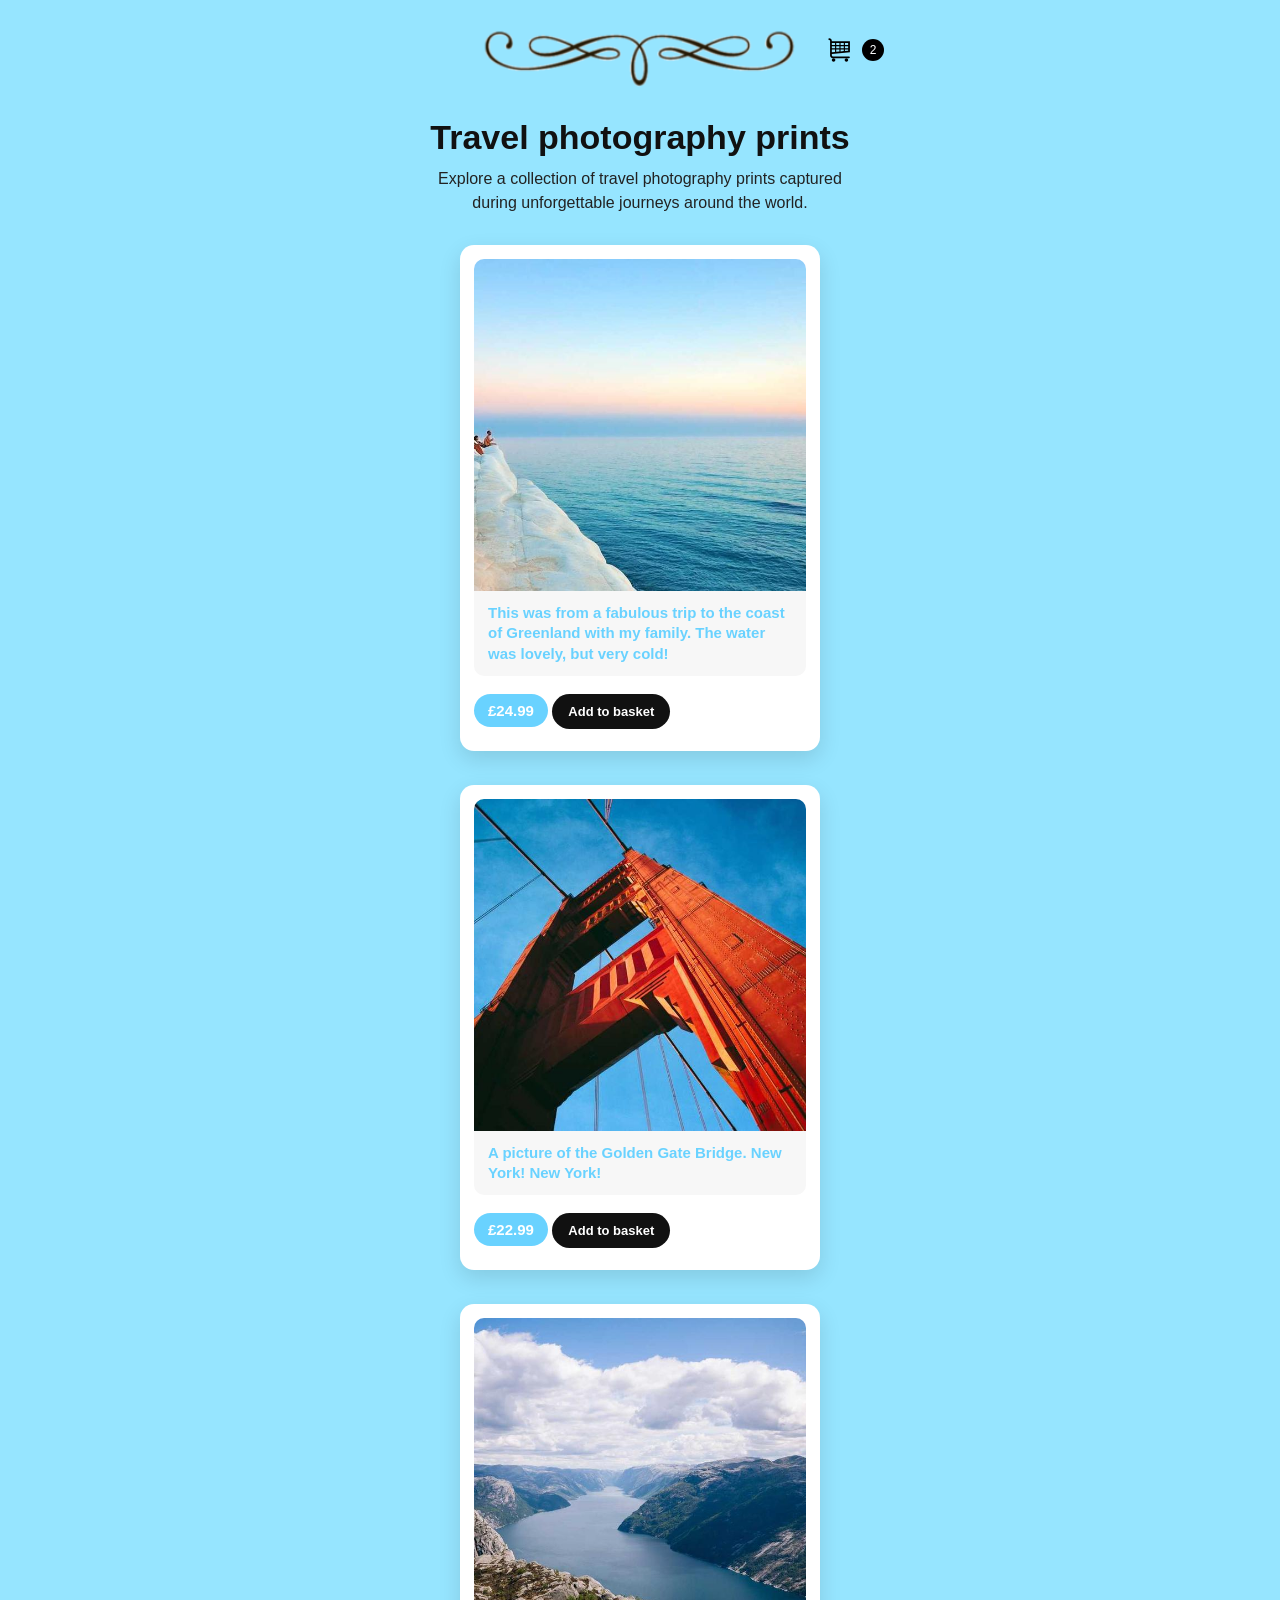
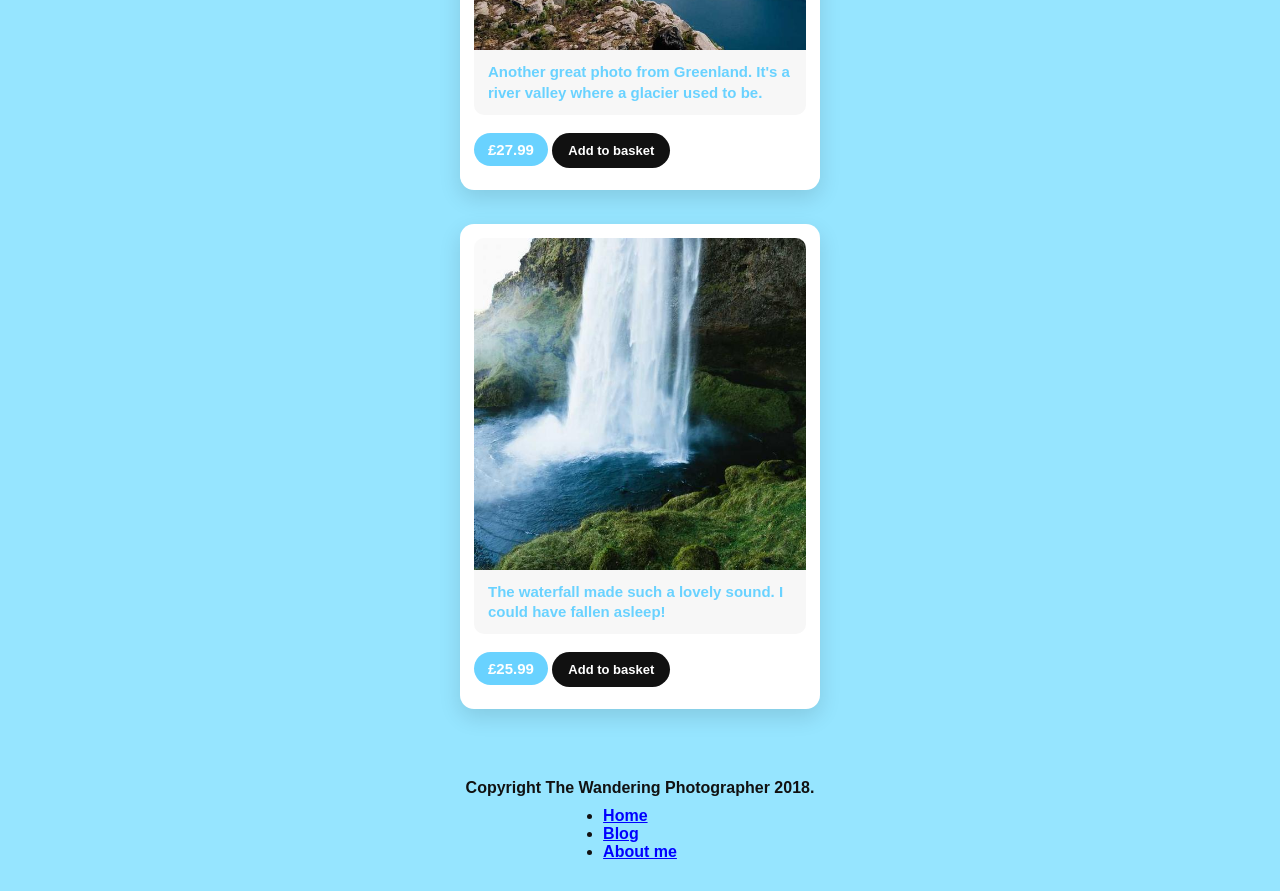
==== Exercise 4/index.html @ 2afcbea4 "Add files via upload" ====
<!DOCTYPE html> <!-- Declares that the document uses HTML5 -->
<html lang="en"> <!-- Main element of the page. lang="en" defines the language as English (important for accessibility and SEO). -->

<head>
  <meta charset="UTF-8" /> <!-- Allows special characters to be used correctly -->
  <meta name="viewport" content="width=device-width, initial-scale=1.0" /> <!-- Makes the page adapt correctly on mobile devices -->
  <title>The Wandering Photographer</title> <!-- Name displayed in the browser tab -->
  <link rel="stylesheet" href="style.css" /> <!-- Connects the HTML to the external CSS file -->
</head>

<body> <!-- Accessibility: allows skipping directly to the main content -->
  <a class="skip-link" href="#main">Skip to main content</a> <!-- Link usually invisible visually. Allows keyboard users to jump directly to the main content -->

  <header class="site-header"> <!-- Page header -->
    
    <div class="top-bar"> <!-- Top area that contains visual elements and the cart -->

      <img class="divider" src="TheDivider.png" alt="" aria-hidden="true" /> <!-- Decorative image only. Empty alt means it does not need to be read. aria-hidden="true" makes screen readers ignore it. -->

      <!-- Cart (The number is only for demonstration) -->
      <a class="cart" href="checkout.html" aria-label="Go to checkout"> <!-- Link to the checkout page. aria-label explains the function for screen readers -->

        <img src="shopping.svg" alt="" aria-hidden="true" /> <!-- Cart icon. Empty alt because it is decorative. aria-hidden prevents duplicate reading -->
 
        <span class="cart-badge" aria-label="Items in basket">2</span> <!-- Number of items in the cart. aria-label describes the meaning of the number -->
      </a>
    </div>
  </header>

  <main id="main" class="page"> <!-- Main content area. id="main" allows the skip-link to work -->

    <!-- Added title and description -->
    <section class="intro" aria-label="Page introduction">
      <h1 class="page-title">Travel photography prints</h1> <!-- Main page title. -->
      <p class="page-description">
        Explore a collection of travel photography prints captured during unforgettable journeys around the world.
      </p>
    </section>

    <section class="gallery" aria-label="Photo gallery with prints for sale"> <!-- Gallery section. aria-label describes the purpose of the section -->

      <article class="card"> <!-- Each photo is an independent piece of content -->
        <figure class="photo"> <!-- Figure groups the image and its description -->
          <img src="OceanPhoto.jpg" alt="Ocean view from a white cliff at sunset, with calm blue water"/> <!-- Image with detailed description for accessibility -->
          <figcaption class="caption">
            This was from a fabulous trip to the coast of Greenland with my family. The water was lovely, but very cold!
          </figcaption> <!-- Text that describes the image -->
        </figure>

        <p class="price-tag">£24.99</p> <!-- ADDED PRICE -->

        <a class="add-btn" href="checkout.html">Add to basket</a> <!-- Link styled as a button. Leads to checkout. -->
      </article>

      <article class="card">
        <figure class="photo">
          <img src="BridgePhoto.jpg" alt="View looking up at a bright red bridge structure against a blue sky"/>
          <figcaption class="caption">
            A picture of the Golden Gate Bridge. New York! New York!
          </figcaption>
        </figure>

        <p class="price-tag">£22.99</p> <!-- ADDED PRICE -->

        <a class="add-btn" href="checkout.html">Add to basket</a> <!-- Link styled as a button. Leads to checkout. -->
      </article>

      <article class="card">
        <figure class="photo">
          <img src="ValleyPhoto.jpg" alt="Wide river valley surrounded by mountains under a cloudy sky"/>
          <figcaption class="caption">
            Another great photo from Greenland. It's a river valley where a glacier used to be.
          </figcaption>
        </figure>

        <p class="price-tag">£27.99</p> <!-- ADDED PRICE -->
              
        <a class="add-btn" href="checkout.html">Add to basket</a> <!-- Link styled as a button. Leads to checkout. -->
      </article>

      <article class="card">
        <figure class="photo">
          <img src="WaterfallPhoto.jpg" alt="Large waterfall flowing into a pool surrounded by green mossy rocks"/>
          <figcaption class="caption">
            The waterfall made such a lovely sound. I could have fallen asleep!
          </figcaption>
        </figure>

        <p class="price-tag">£25.99</p> <!-- ADDED PRICE -->

        <a class="add-btn" href="checkout.html">Add to basket</a> <!-- Link styled as a button. Leads to checkout. -->
      </article>

    </section>
  </main>

  <footer class="site-footer"> <!-- Page footer -->
    <p class="copyright">
      Copyright The Wandering Photographer 2018.
    </p> <!-- Copyright information -->

    <nav aria-label="Footer links"> <!-- Footer navigation -->
      <ul class="footer-links"> <!-- List of links -->
        <li><a href="index.html">Home</a></li>
        <li><a href="blog.html">Blog</a></li>
        <li><a href="about.html">About me</a></li>
      </ul>
    </nav>
  </footer>
</body>
</html>
---- Exercise 4/style.css ----
/* Basic reset - Applies the rules to ALL elements on the page */
* {
  margin: 0; /* Removes default browser margins */
  padding: 0; /* Removes default internal spacing */
  box-sizing: border-box; /* Makes padding and border included in the total width/height */
}

/* Blue background and default font, keeping the original layout */
body {
  font-family: Arial, Helvetica, sans-serif; /* Defines the main font of the site */
  background: #96e5ff; /* Defines the page background colour */
  color: #111; /* Defines the default text color */
}

/* Skip link: only appears when the user presses Tab - Accessibility link to jump directly to the main content */
.skip-link {
  position: absolute; /* Removes it from the normal page flow */
  left: -999px; /* Hides it outside the screen */
  top: 10px;
  background: #fff;
  color: #000;
  padding: 10px 12px; /* Internal spacing */
  border-radius: 6px; /* Rounded corners */
  text-decoration: none; /* Removes underline */
  z-index: 9999; /* Keeps it above other elements */
}

.skip-link:focus {
  left: 10px; /* When it receives focus (TAB key), it appears on the screen */
}

/* Site header */
.site-header {
  padding: 18px 0 10px; /* Internal spacing: top 18px, sides 0, bottom 10px */
}

/* Keeps exactly the central column of the header */
.top-bar {
  position: relative; /* Allows absolute positioning inside it */
  max-width: 520px; /* Limits maximum width */
  margin: 0 auto; /* Centers horizontally */
  display: flex; /* Activates Flexbox */
  justify-content: center; /* Centers horizontally */
  align-items: start; /* Aligns elements at the top */
}

/* Decorative divider */
.divider {
  width: 320px; /* Defines the image width */
  height: auto; /* Keeps original proportion */
  display: block; /* Removes extra spacing */
  margin: 10px auto 0; /* Centers and adds space above */
}

/* Cart on the right corner */
.cart {
  position: absolute; /* Positions freely inside top-bar */
  right: 10px; /* Distance from the right */
  top: 12px; /* Distance from the top */
  display: inline-flex; /* Inline Flexbox */
  align-items: center; /* Vertical alignment */
  gap: 8px; /* Space between icon and number */
  padding: 6px;
  border-radius: 6px;
  text-decoration: none; /* Removes underline from the link */
}

.cart img {
  width: 28px;
  height: 28px; /* Defines the icon size */
  display: block;
}

/* Cart badge */
.cart-badge {
  min-width: 22px; /* Minimum width */
  height: 22px;
  padding: 0 6px; /* Horizontal internal spacing */
  border-radius: 999px; /* Circular shape */
  background: #000; /* Black background */
  color: #fff; /* White text */
  font-size: 12px;
  display: inline-flex;
  align-items: center;
  justify-content: center; /* Centers the number inside the circle */
}

/* Visible focus for keyboard navigation - Improves accessibility when navigating with TAB */
.cart:focus-visible,
.add-btn:focus-visible,
.footer-links a:focus-visible,
.skip-link:focus-visible {
  outline: 3px solid #000; /* Visible outline */
  outline-offset: 3px; /* Space between element and outline */
}

/* Main page container - Slightly wider so the layout feels more balanced */
.page {
  max-width: 900px; /* Allows a more harmonious layout */
  margin: 0 auto; /* Centers the content */
  padding: 20px 20px 40px; /* Internal spacing */
}

/* Visually hidden but still available for screen readers - Accessibility technique */
.visually-hidden {
  position: absolute;
  width: 1px;
  height: 1px;
  padding: 0;
  margin: -1px;
  overflow: hidden;
  clip: rect(0, 0, 0, 0); /* Completely clips the element */
  white-space: nowrap;
  border: 0;
}

/* Intro section with visible title and description */
.intro {
  width: 100%; /* Uses available width */
  max-width: 420px; /* Keeps a nice readable line length */
  margin: 0 auto 30px; /* Centers and adds space below */
  text-align: center; /* Centers text */
}

.page-title {
  font-size: 34px; /* Larger heading */
  font-weight: 700; /* Bold */
  color: #111; /* Dark text */
  margin-bottom: 10px; /* Space below title */
}

.page-description {
  font-size: 16px; /* Easy to read */
  line-height: 1.5; /* Comfortable line spacing */
  color: #222; /* Slightly softer dark tone */
  max-width: 420px; /* Keeps description neat */
  margin: 0 auto; /* Centers description block */
}

/* Gallery in a column (one item below the other), improved spacing for presentation */
.gallery {
  display: flex; /* Activates Flexbox */
  flex-direction: column; /* Arranges vertically */
  gap: 34px; /* Slightly larger space between cards */
  align-items: center; /* Centers horizontally */
}

/* Card styled as a neat presentation block */
.card {
  width: 100%; /* Allows responsiveness */
  max-width: 360px; /* Keeps the card elegant and controlled */
  background: #ffffff; /* White card background */
  border-radius: 14px; /* Rounded corners */
  padding: 14px; /* Internal spacing */
  box-shadow: 0 8px 22px rgba(0, 0, 0, 0.12); /* Soft shadow for depth */
}

/* Photograph container - Gives the image a cleaner framed look */
.photo {
  background: #ffffff; /* Keeps a clean gallery style */
  border-radius: 10px; /* Soft rounded edges */
  overflow: hidden; /* Prevents corners from sticking out */
  margin-bottom: 12px; /* Space below the photograph block */
}

/* Image occupies the full width of the card */
.photo img {
  width: 100%; /* Fills the entire available width */
  height: auto; /* Maintains proportion */
  display: block; /* Removes extra spacing */
}

/* Caption with light background, keeping the original style but a little more polished */
.caption {
  background: #f7f7f7; /* Light grey background */
  color: #69d2ff; /* Blue text */
  font-weight: 700; /* Bold */
  padding: 12px 14px; /* Slightly more internal spacing */
  line-height: 1.35; /* Better readability */
  font-size: 15px; /* Slightly larger text */
}

/* Price tag with stronger visual emphasis */
.price-tag {
  display: inline-block; /* Keeps it compact */
  margin-top: 6px; /* Space above */
  margin-bottom: 10px; /* Space below */
  padding: 8px 14px; /* Internal spacing */
  background: #69d2ff; /* Blue highlight */
  color: #fff; /* White text */
  font-weight: 700; /* Bold */
  font-size: 15px; /* Slightly larger */
  border-radius: 999px; /* Pill shape */
}

/* Link styled like a button, for simulation */
.add-btn {
  display: inline-block; /* Allows padding and dimensions */
  margin-top: 0;
  background: #111; /* Dark background for stronger contrast */
  border: none; /* Cleaner button look */
  color: #fff; /* White text */
  font-size: 13px; /* Slightly larger text */
  font-weight: 700; /* Stronger emphasis */
  padding: 10px 16px; /* More balanced button size */
  text-decoration: none; /* Removes link appearance */
  border-radius: 999px; /* Rounded pill shape */
  cursor: pointer; /* Click cursor */
  transition: background 0.2s ease; /* Smooth hover effect */
}

.add-btn:hover {
  background: #333; /* Changes colour on hover */
}

/* Footer keeping the page centred and more balanced with the main layout */
.site-footer {
  max-width: 900px; /* Matches the main container width */
  margin: 30px auto 30px; /* Centers and adds spacing */
  padding: 0 20px;
  text-align: center; /* Makes the footer feel more aligned with the page */
}

/* Copyright text */
.copyright {
  font-weight: 700;
  margin-bottom: 10px;
}

/* Footer links list */
.footer-links {
  list-style: disc; /* Shows bullet points */
  padding-left: 0; /* Removes excessive left spacing */
  display: inline-block; /* Keeps the list centred as a block */
  text-align: left; /* Keeps bullets and text aligned properly */
}

.footer-links a {
  color: blue;
  text-decoration: underline;
  font-weight: 700;
}
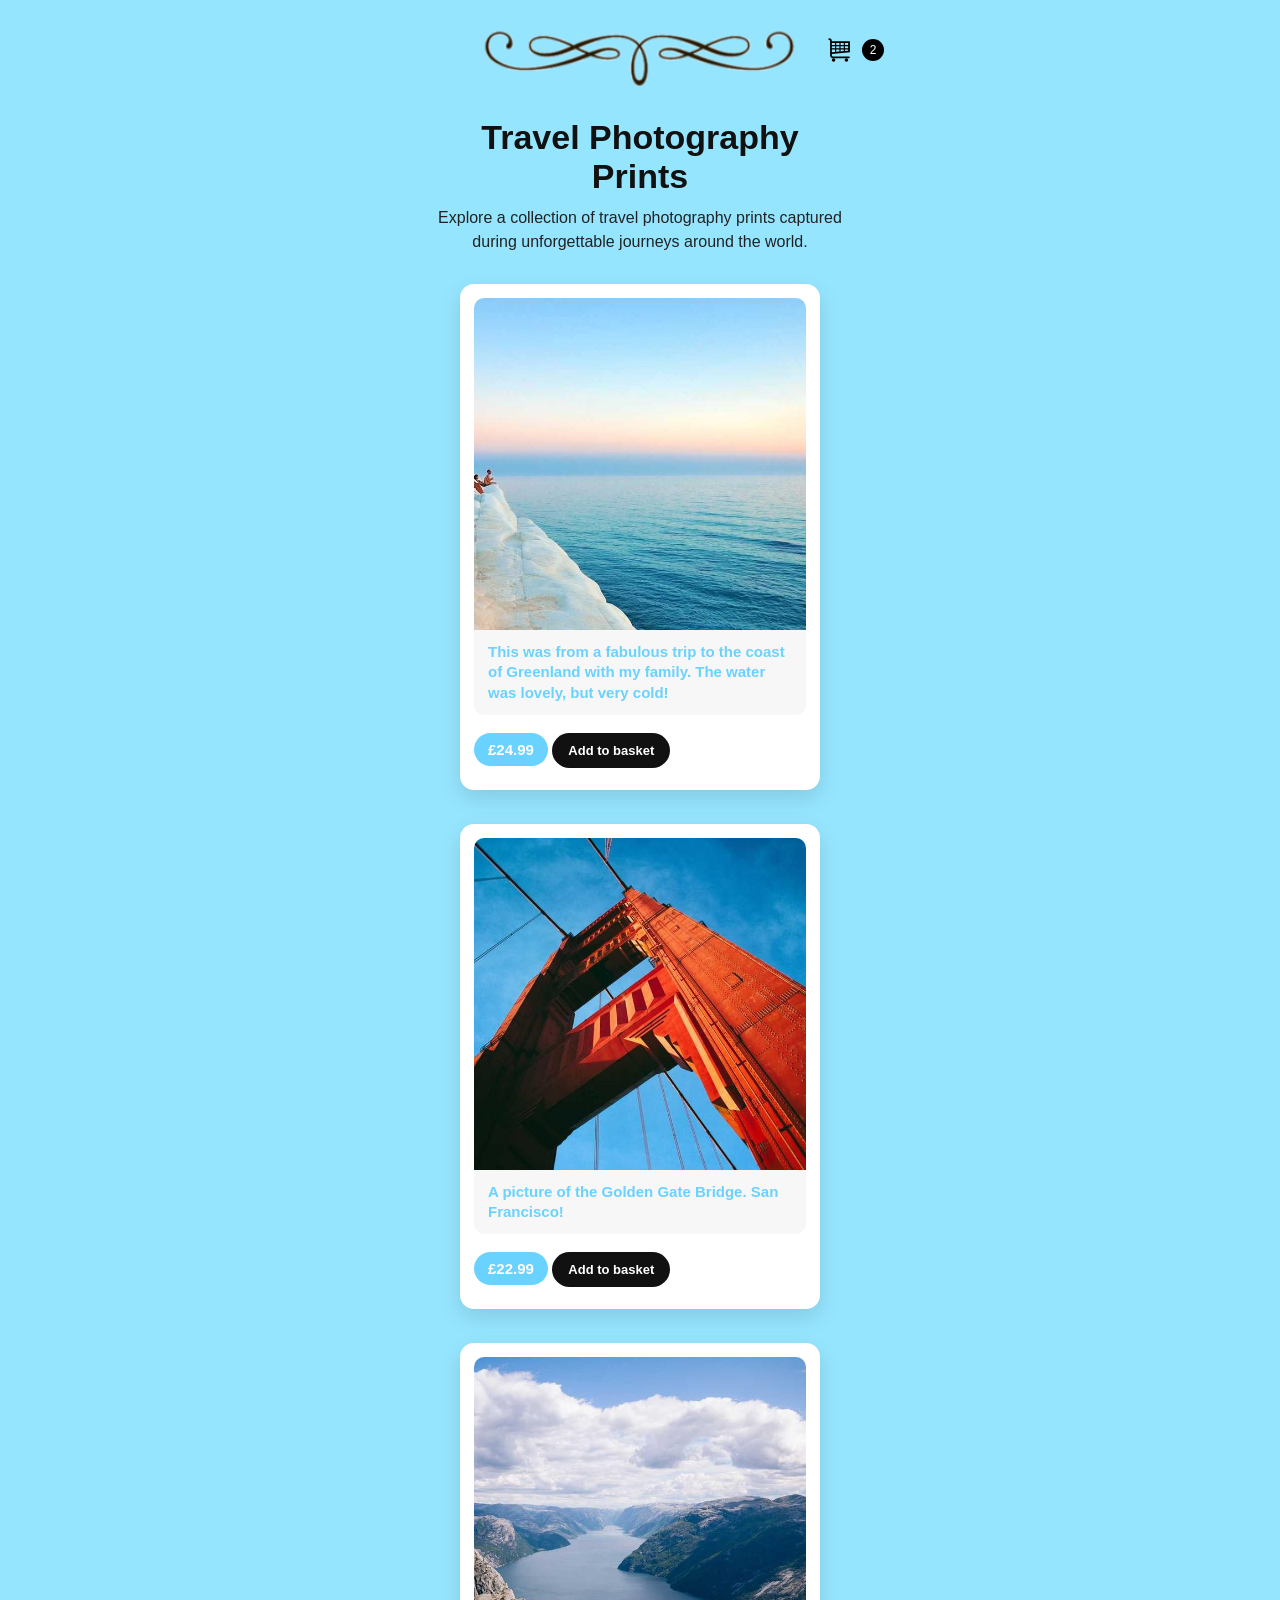
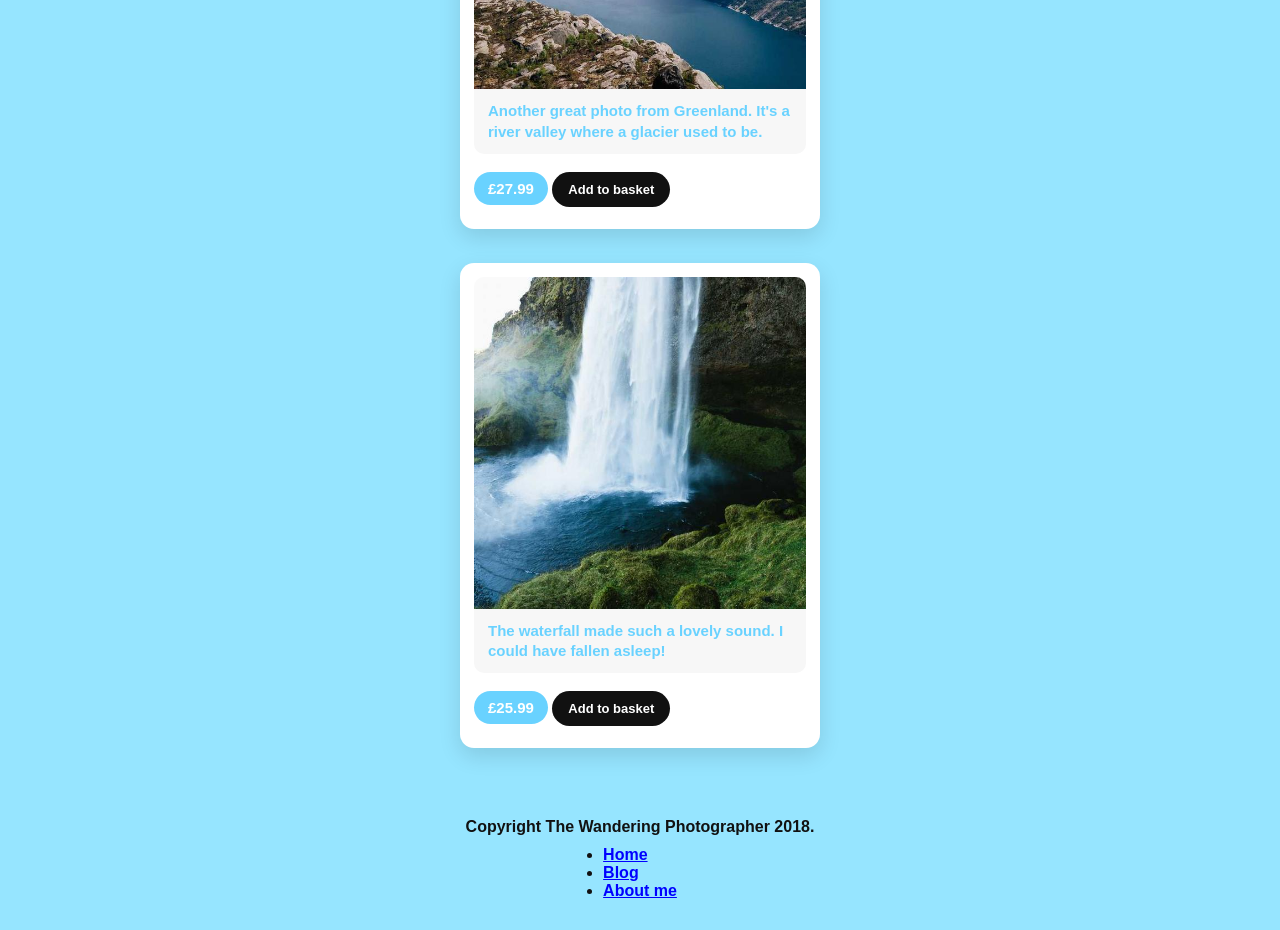
==== commit 3ca8016c: "Add files via upload" ====
--- a/Exercise 4/index.html
+++ b/Exercise 4/index.html
@@ -4,7 +4,7 @@
 <head>
   <meta charset="UTF-8" /> <!-- Allows special characters to be used correctly -->
   <meta name="viewport" content="width=device-width, initial-scale=1.0" /> <!-- Makes the page adapt correctly on mobile devices -->
-  <title>The Wandering Photographer</title> <!-- Name displayed in the browser tab -->
+  <title>Travel Photography Prints</title> <!-- Name displayed in the browser tab -->
   <link rel="stylesheet" href="style.css" /> <!-- Connects the HTML to the external CSS file -->
 </head>
 
@@ -31,7 +31,7 @@
 
     <!-- Added title and description -->
     <section class="intro" aria-label="Page introduction">
-      <h1 class="page-title">Travel photography prints</h1> <!-- Main page title. -->
+      <h1 class="page-title">Travel Photography Prints</h1> <!-- Main page title. -->
       <p class="page-description">
         Explore a collection of travel photography prints captured during unforgettable journeys around the world.
       </p>
@@ -56,7 +56,7 @@
         <figure class="photo">
           <img src="BridgePhoto.jpg" alt="View looking up at a bright red bridge structure against a blue sky"/>
           <figcaption class="caption">
-            A picture of the Golden Gate Bridge. New York! New York!
+            A picture of the Golden Gate Bridge. San Francisco!
           </figcaption>
         </figure>
 
